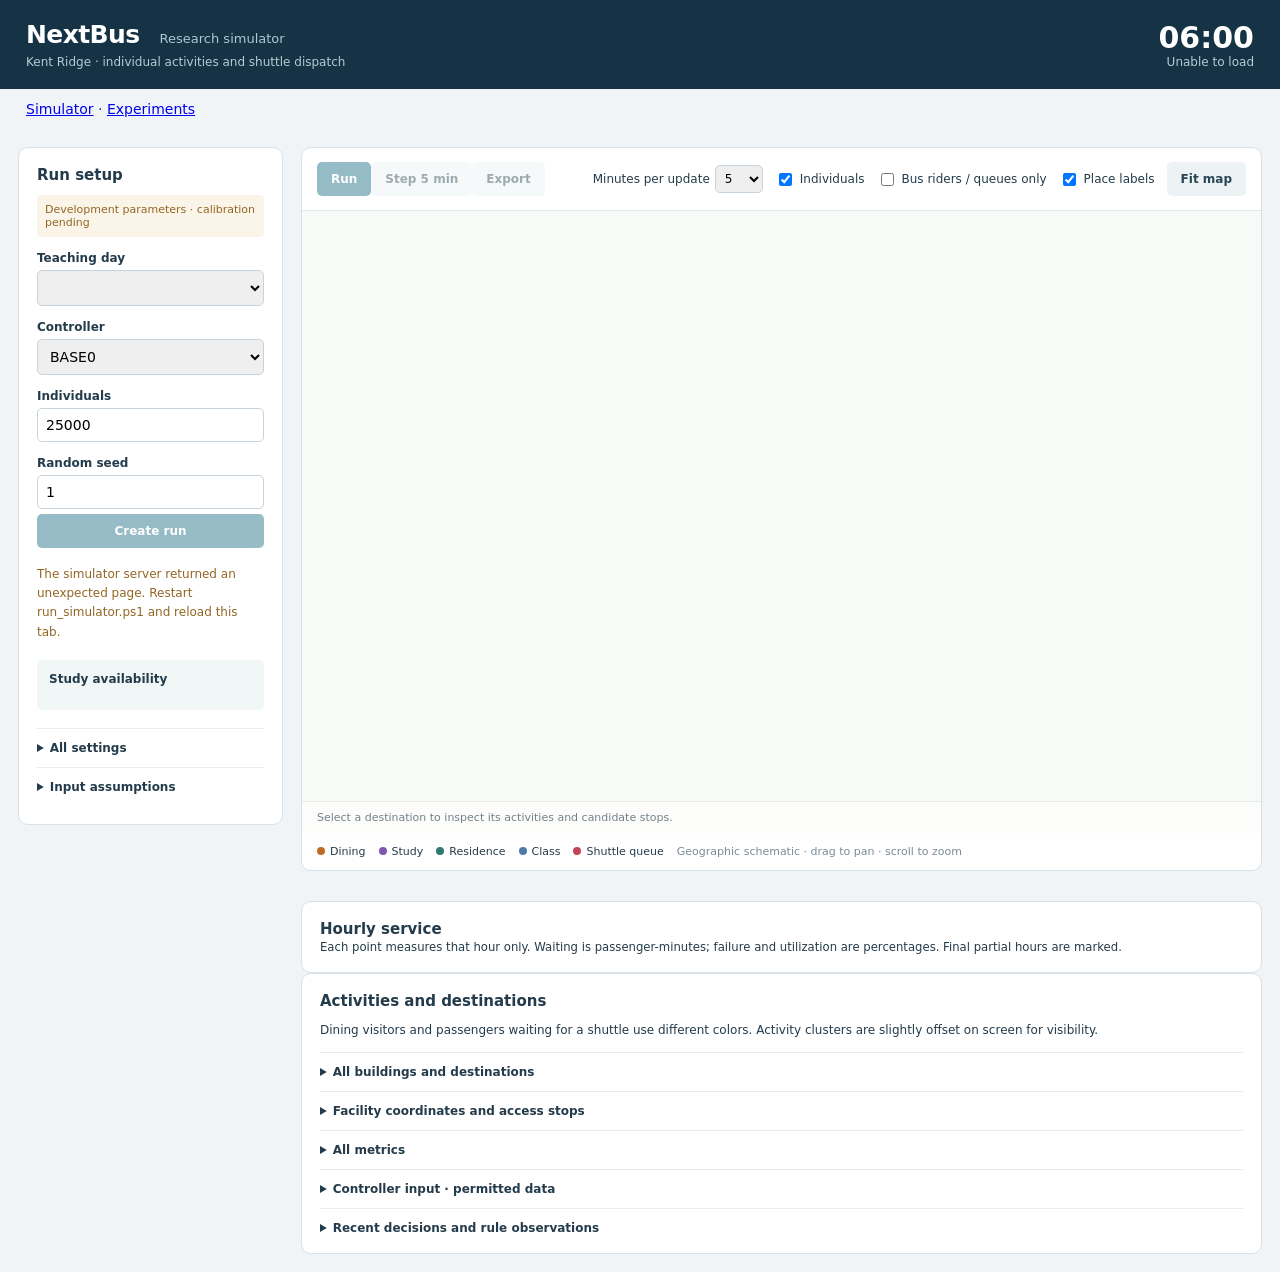
==== nextbus/web/index.html @ 7df22a81 "Add configurable experiment lab and BASE1 capacity failure analysis" ====
<!doctype html>
<html lang="en">
<head>
  <meta charset="utf-8">
  <meta name="viewport" content="width=device-width, initial-scale=1">
  <title>NextBus Research Simulator</title>
  <link rel="stylesheet" href="./style.css">
</head>
<body>
  <header>
    <div><h1>NextBus <span>Research simulator</span></h1><p>Kent Ridge · individual activities and shuttle dispatch</p></div>
    <div class="time"><strong id="clock">06:00</strong><span id="run-status">Loading campus data</span></div>
  </header>
  <nav style="padding:12px 26px"><a href="/">Simulator</a> · <a href="/experiments">Experiments</a></nav>
  <main>
    <aside class="panel">
      <h2>Run setup</h2>
      <p class="notice">Development parameters · calibration pending</p>
      <label for="day">Teaching day</label><select id="day"></select>
      <label for="arm">Controller</label>
      <select id="arm"><option>BASE0</option><option>BASE1</option><option>LLM-A</option><option>LLM-B</option><option>LLM-C</option><option>LLM-D</option></select>
      <label for="population">Individuals</label><input id="population" type="number" min="1" max="30373" value="25000">
      <label for="seed">Random seed</label><input id="seed" type="number" value="1">
      <button id="reset" disabled>Create run</button>
      <p id="boot-status" role="status">Loading the simulator. If this message remains, start run_simulator.ps1 and open http://127.0.0.1:8765 in a browser.</p>
      <noscript>JavaScript must be enabled to use the simulator.</noscript>
      <div class="rules"><b>Study availability</b><p id="study-rules"></p></div>
      <details><summary>All settings</summary><textarea id="config" aria-label="Configuration JSON"></textarea><button id="apply" class="secondary">Apply edited JSON</button></details>
      <details><summary>Input assumptions</summary><ul id="warnings"></ul></details>
      <p id="error" role="status"></p>
    </aside>
    <section>
      <div class="panel map">
        <div class="toolbar">
          <div><button id="play" disabled>Run</button><button id="step" class="secondary" disabled>Step 5 min</button><button id="export" class="secondary" disabled>Export</button></div>
          <div class="switches"><label for="pace">Minutes per update <select id="pace"><option value="5">5</option><option value="15">15</option><option value="30">30</option></select></label><label><input type="checkbox" id="people" checked> Individuals</label><label><input type="checkbox" id="transit-only"> Bus riders / queues only</label><label><input type="checkbox" id="labels" checked> Place labels</label><button id="fit" class="secondary">Fit map</button></div>
        </div>
        <canvas id="map" aria-label="Geographic schematic of campus destinations, students and shuttle runs"></canvas>
        <div id="map-hint">Select a destination to inspect its activities and candidate stops.</div>
        <div class="legend">
          <span><i style="background:#be6c22"></i>Dining</span><span><i style="background:#8056b0"></i>Study</span><span><i style="background:#307a71"></i>Residence</span><span><i style="background:#5079a8"></i>Class</span><span><i style="background:#c44356"></i>Shuttle queue</span>
          <span class="fine">Geographic schematic · drag to pan · scroll to zoom</span>
        </div>
      </div>
      <div class="cards" id="cards"></div><div class="panel"><h2>Hourly service</h2><div id="hourly" class="hourly"></div><small>Each point measures that hour only. Waiting is passenger-minutes; failure and utilization are percentages. Final partial hours are marked.</small></div>
      <div class="panel inspect">
        <div class="inspection-head"><h2 id="place-title">Activities and destinations</h2><span id="activity-totals"></span></div>
        <div id="place-info">Dining visitors and passengers waiting for a shuttle use different colors. Activity clusters are slightly offset on screen for visibility.</div>
        <details><summary>All buildings and destinations</summary><div class="table-scroll"><table><thead><tr><th>Name</th><th>Kind</th><th>Building</th><th>Coordinates</th></tr></thead><tbody id="buildings"></tbody></table></div></details><details><summary>Facility coordinates and access stops</summary><div class="table-scroll"><table><thead><tr><th>Facility</th><th>Building</th><th>Coordinates</th><th>Candidate stops</th></tr></thead><tbody id="facilities"></tbody></table></div></details>
        <details><summary>All metrics</summary><pre id="metrics"></pre></details>
        <details><summary>Controller input · permitted data</summary><pre id="observation"></pre></details>
        <details><summary>Recent decisions and rule observations</summary><pre id="decisions"></pre></details>
      </div>
    </section>
  </main>
  <script src="./app.js" onerror="document.getElementById('boot-status').textContent='The interface script could not load. Start run_simulator.ps1 and open http://127.0.0.1:8765.'"></script>
</body>
</html>
---- nextbus/web/style.css ----
:root {
  font-family: "Segoe UI", system-ui, sans-serif;
  color: #243b4b;
  background: #f0f4f6;
  font-size: 14px;
}
* { box-sizing: border-box; }
body { margin: 0; }
header { background: #153344; color: white; padding: 20px 26px; display: flex; justify-content: space-between; align-items: center; }
h1 { margin: 0; font-size: 25px; font-weight: 650; letter-spacing: -.6px; }
h1 span { font-size: 13px; color: #aac9d5; margin-left: 12px; font-weight: 400; letter-spacing: 0; }
header p { margin: 6px 0 0; color: #b7cbd4; font-size: 12px; }
.time { display: grid; text-align: right; }
.time strong { font-variant-numeric: tabular-nums; font-size: 30px; }
.time span { color: #b7cbd4; font-size: 12px; }
main { display: grid; grid-template-columns: 265px minmax(0, 1fr); gap: 18px; padding: 18px; max-width: 1800px; margin: auto; }
.panel { background: white; border: 1px solid #d7e1e6; border-radius: 10px; padding: 18px; }
aside { align-self: start; }
h2 { font-size: 15px; margin: 0; }
.notice { font-size: 11px; color: #926624; background: #fbf5e9; padding: 8px; border-radius: 4px; }
label { display: block; font-size: 12px; font-weight: 600; margin: 14px 0 5px; }
input, select, textarea, button { font: inherit; border: 1px solid #c7d3dc; border-radius: 5px; padding: 8px; width: 100%; }
button { background: #176d82; color: white; border: none; cursor: pointer; margin: 5px 0; font-weight: 600; font-size: 12px; padding: 10px 14px; }
button:hover { filter: brightness(.95); }
button.secondary { background: #edf2f5; color: #274653; }
button:disabled { opacity: .45; cursor: default; }
textarea { font: 11px/1.5 Consolas, monospace; height: 300px; margin-top: 10px; }
.rules { margin: 18px 0; padding: 12px; background: #f1f7f6; font-size: 12px; border-radius: 5px; }
.rules p { line-height: 1.6; margin-bottom: 0; }
details { border-top: 1px solid #e5ecf0; padding: 12px 0 0; margin-top: 12px; }
summary { cursor: pointer; font-size: 12px; font-weight: 600; }
#warnings { padding-left: 15px; font-size: 11px; line-height: 1.6; }
#error { color: #aa3e34; font-size: 12px; line-height: 1.5; overflow-wrap: anywhere; }
#boot-status { color: #926624; font-size: 12px; line-height: 1.6; }
.map { padding: 0; overflow: hidden; }
.toolbar { display: flex; justify-content: space-between; gap: 10px; align-items: center; padding: 9px 15px; border-bottom: 1px solid #dfe8e9; }
.toolbar button { width: auto; }
.switches { display: flex; align-items: center; gap: 12px; }
.switches label { display: flex; align-items: center; gap: 5px; margin: 0; white-space: nowrap; font-weight: 400; }
.switches input { width: auto; }
.switches select { width: auto; padding: 5px; }
canvas { display: block; width: 100%; height: 590px; background: #f8faf7; cursor: grab; }
canvas:active { cursor: grabbing; }
#map-hint { padding: 9px 15px; font-size: 11px; color: #73818a; background: #fcfdfb; border-top: 1px solid #e4eae3; }
.legend { display: flex; flex-wrap: wrap; gap: 13px; padding: 12px 15px; font-size: 11px; }
.legend i { display: inline-block; width: 8px; height: 8px; border-radius: 50%; margin-right: 5px; }
.fine { color: #7a8b95; }
.cards { display: grid; grid-template-columns: repeat(4, 1fr); gap: 10px; margin: 15px 0; }
.card { background: white; border: 1px solid #dae3e8; border-radius: 8px; padding: 14px; }
.card strong { display: block; font-size: 23px; margin-top: 6px; font-variant-numeric: tabular-nums; }
.card small { font-size: 11px; color: #647885; }
.inspection-head { display: flex; flex-wrap: wrap; gap: 10px; justify-content: space-between; align-items: center; }
#activity-totals { font-size: 11px; color: #748791; }
#place-info { font-size: 12px; line-height: 1.7; padding-top: 10px; }
pre { white-space: pre-wrap; overflow-wrap: anywhere; max-height: 340px; overflow: auto; font-size: 11px; line-height: 1.5; }
table { width: 100%; border-collapse: collapse; font-size: 11px; margin-top: 12px; }
td, th { padding: 9px; border-bottom: 1px solid #e4ebee; text-align: left; }
th { background: #f1f6f7; }
.table-scroll { overflow: auto; max-height: 340px; }
@media (max-width: 1000px) { main { grid-template-columns: 230px minmax(0, 1fr); } .switches { gap: 7px; } .toolbar { flex-wrap: wrap; } }
@media (max-width: 750px) { main { grid-template-columns: 1fr; } .cards { grid-template-columns: repeat(2, 1fr); } h1 span { display: none; } }

.cards {grid-template-columns:repeat(5,minmax(0,1fr));}
.hourly {display:grid;grid-template-columns:repeat(3,minmax(0,1fr));gap:12px;}
.viewer header,.viewer nav,.viewer aside,.viewer .toolbar>div:first-child,.viewer #pace,.viewer #export {display:none;}
.viewer main {display:block;padding:0;}.viewer #map {height:430px;}.viewer .inspect {margin-top:12px;}
.lab-main {grid-template-columns:300px minmax(0,1fr);align-items:start;}
.lab-main aside {position:sticky;top:12px;max-height:90vh;overflow:auto;}
.lab-main iframe {width:100%;height:1000px;border:0;}
.result-panel {margin:0 26px 30px;padding:20px;}
.example-picker {max-height:180px;overflow:auto;}.example-picker label {display:flex;gap:8px;font-size:12px;}.example-picker input {width:auto;}
.replay-bar {display:flex;gap:12px;align-items:center;}.replay-bar input {flex:1;}
@media(max-width:850px){.lab-main{grid-template-columns:1fr}.lab-main aside{position:static;max-height:none}.hourly{grid-template-columns:1fr}.cards{grid-template-columns:repeat(2,1fr)}}
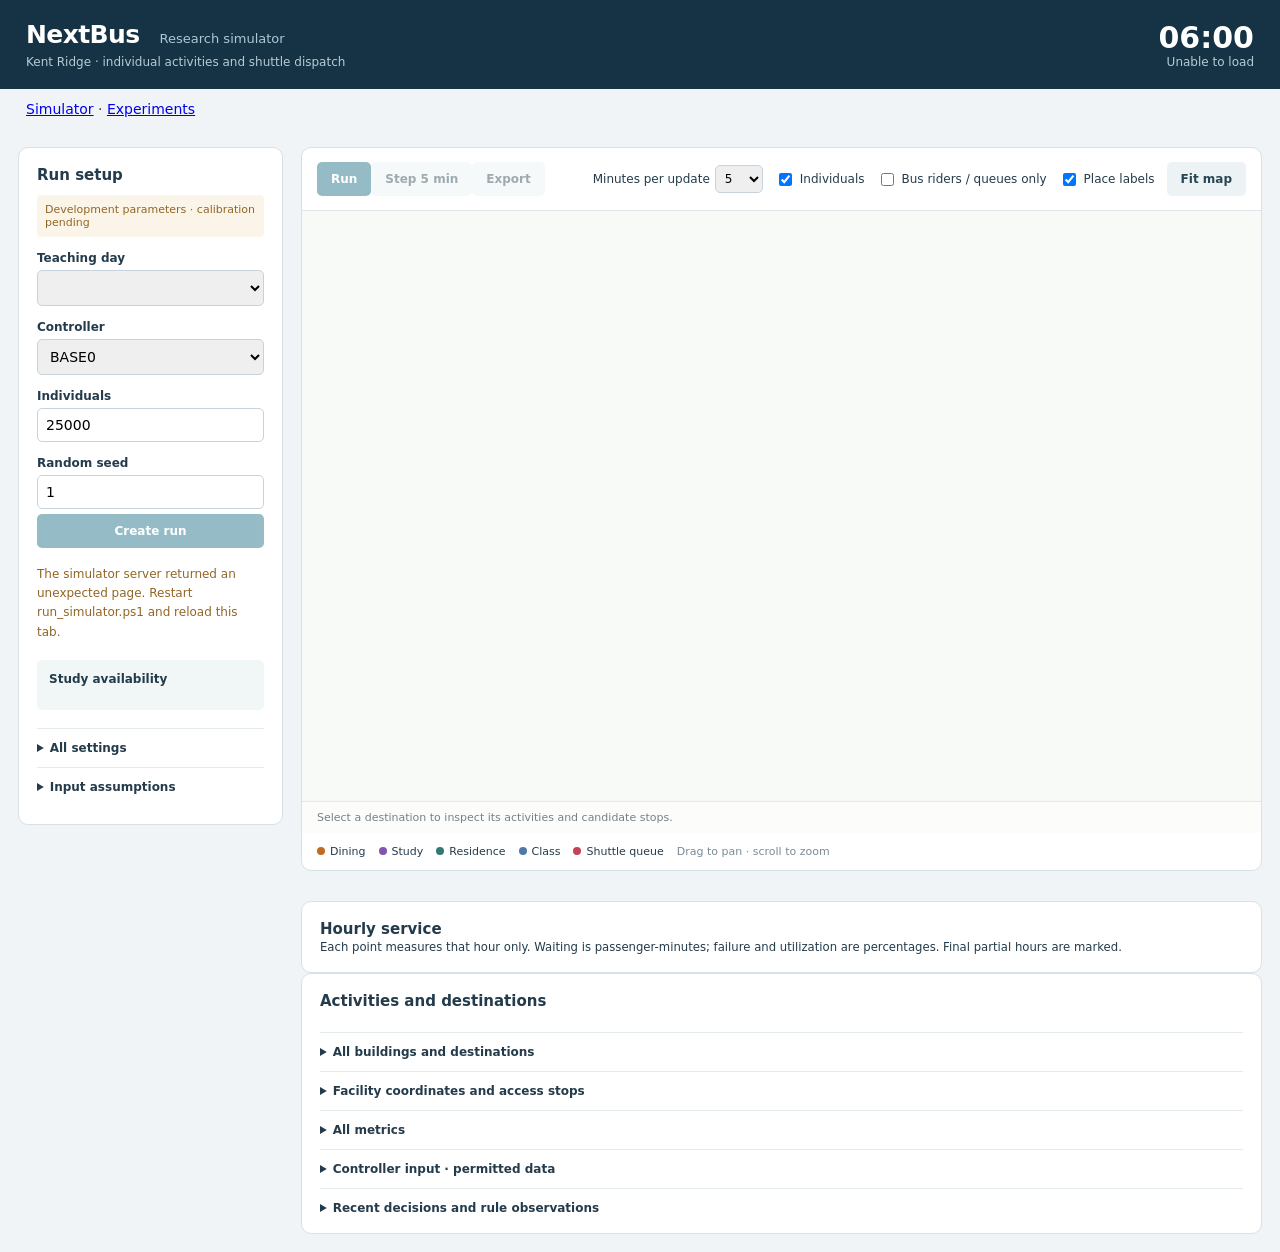
==== commit a0b3550f: "Separate dispatcher and experiment setup in full-map workspace" ====
--- a/nextbus/web/index.html
+++ b/nextbus/web/index.html
@@ -35,17 +35,17 @@
           <div><button id="play" disabled>Run</button><button id="step" class="secondary" disabled>Step 5 min</button><button id="export" class="secondary" disabled>Export</button></div>
           <div class="switches"><label for="pace">Minutes per update <select id="pace"><option value="5">5</option><option value="15">15</option><option value="30">30</option></select></label><label><input type="checkbox" id="people" checked> Individuals</label><label><input type="checkbox" id="transit-only"> Bus riders / queues only</label><label><input type="checkbox" id="labels" checked> Place labels</label><button id="fit" class="secondary">Fit map</button></div>
         </div>
-        <canvas id="map" aria-label="Geographic schematic of campus destinations, students and shuttle runs"></canvas>
+        <canvas id="map" aria-label="Campus destinations, students and shuttle runs"></canvas>
         <div id="map-hint">Select a destination to inspect its activities and candidate stops.</div>
         <div class="legend">
           <span><i style="background:#be6c22"></i>Dining</span><span><i style="background:#8056b0"></i>Study</span><span><i style="background:#307a71"></i>Residence</span><span><i style="background:#5079a8"></i>Class</span><span><i style="background:#c44356"></i>Shuttle queue</span>
-          <span class="fine">Geographic schematic · drag to pan · scroll to zoom</span>
+          <span class="fine">Drag to pan · scroll to zoom</span>
         </div>
       </div>
       <div class="cards" id="cards"></div><div class="panel"><h2>Hourly service</h2><div id="hourly" class="hourly"></div><small>Each point measures that hour only. Waiting is passenger-minutes; failure and utilization are percentages. Final partial hours are marked.</small></div>
       <div class="panel inspect">
         <div class="inspection-head"><h2 id="place-title">Activities and destinations</h2><span id="activity-totals"></span></div>
-        <div id="place-info">Dining visitors and passengers waiting for a shuttle use different colors. Activity clusters are slightly offset on screen for visibility.</div>
+        <div id="place-info"></div>
         <details><summary>All buildings and destinations</summary><div class="table-scroll"><table><thead><tr><th>Name</th><th>Kind</th><th>Building</th><th>Coordinates</th></tr></thead><tbody id="buildings"></tbody></table></div></details><details><summary>Facility coordinates and access stops</summary><div class="table-scroll"><table><thead><tr><th>Facility</th><th>Building</th><th>Coordinates</th><th>Candidate stops</th></tr></thead><tbody id="facilities"></tbody></table></div></details>
         <details><summary>All metrics</summary><pre id="metrics"></pre></details>
         <details><summary>Controller input · permitted data</summary><pre id="observation"></pre></details>
@@ -54,5 +54,5 @@
     </section>
   </main>
   <script src="./app.js" onerror="document.getElementById('boot-status').textContent='The interface script could not load. Start run_simulator.ps1 and open http://127.0.0.1:8765.'"></script>
-</body>
+<script src="/panels.js"></script></body>
 </html>
--- a/nextbus/web/style.css
+++ b/nextbus/web/style.css
@@ -71,3 +71,98 @@
 .example-picker {max-height:180px;overflow:auto;}.example-picker label {display:flex;gap:8px;font-size:12px;}.example-picker input {width:auto;}
 .replay-bar {display:flex;gap:12px;align-items:center;}.replay-bar input {flex:1;}
 @media(max-width:850px){.lab-main{grid-template-columns:1fr}.lab-main aside{position:static;max-height:none}.hourly{grid-template-columns:1fr}.cards{grid-template-columns:repeat(2,1fr)}}
+
+.example-row { display:flex; align-items:center; gap:8px; padding:5px 0; }
+.example-row label { flex:1; min-width:0; margin:0; }
+.example-discard { flex:none; width:auto; margin:0; padding:5px 8px; font-size:11px; }
+/* Full-window map workspace; overlays never resize the underlying canvas. */
+.map-workspace, body.viewer { width:100vw; height:100dvh; overflow:hidden; }
+.map-workspace #viewer { position:fixed; inset:0; width:100vw; height:100dvh; border:0; z-index:0; }
+.map-workspace .lab-main { display:contents; }
+.workspace-brand { position:fixed; top:16px; left:16px; z-index:30; padding:8px 12px; gap:20px; border-radius:12px; box-shadow:0 3px 16px #18334324; }
+.workspace-brand h1 { font-size:20px; }
+.workspace-brand button { width:auto; margin:0; padding:8px 12px; }
+.floating-panel { background:#fff; border:1px solid #d7e1e6; border-radius:12px; padding:0; margin:0; box-shadow:0 4px 22px #18334326; overflow:hidden; }
+.floating-panel > summary { list-style:none; display:flex; align-items:center; justify-content:space-between; gap:20px; padding:14px 16px; font-size:13px; user-select:none; }
+.floating-panel > summary::-webkit-details-marker { display:none; }
+.floating-panel > summary::after { content:'+'; font-size:19px; font-weight:400; line-height:1; }
+.floating-panel[open] > summary::after { content:'−'; }
+.floating-panel[open] > summary { border-bottom:1px solid #e5ecf0; }
+.floating-panel > summary:focus-visible { outline:3px solid #268cb4; outline-offset:-3px; }
+.floating-panel > .panel-content { padding:14px 16px; overflow:auto; overscroll-behavior:contain; }
+.map-workspace .setup-panel { position:fixed; z-index:10; top:80px; left:16px; width:310px; }
+.map-workspace .setup-panel > .panel-content { max-height:calc(100dvh - 224px); }
+.map-workspace .playback-panel { position:fixed; z-index:10; top:16px; right:16px; width:380px; }
+.map-workspace .playback-panel > .panel-content { max-height:165px; }
+.playback-panel .replay-bar { flex-wrap:wrap; gap:8px; }
+.playback-panel .replay-bar button { width:auto; padding:8px 12px; margin:0; }
+.playback-panel .replay-bar input { min-width:110px; width:110px; }
+.playback-panel small { display:block; margin-top:10px; color:#647885; font-size:11px; }
+.map-workspace .result-panel { position:fixed; z-index:20; bottom:16px; left:344px; right:16px; margin:0; padding:0; }
+.result-panel > .panel-content { max-height:40dvh; }
+.result-panel .table-scroll { max-height:30dvh; }
+.result-panel:not([open]) { left:auto; width:220px; }
+.viewer #map { position:fixed; inset:0; width:100vw; height:100dvh; }
+.viewer main { margin:0; padding:0; max-width:none; }
+.viewer .map { border:0; }
+.viewer #map-hint { display:none; }
+.viewer .map-side-dock { position:fixed; z-index:10; top:245px; right:16px; width:380px; max-height:calc(100dvh - 325px); overflow:auto; pointer-events:none; padding-bottom:8px; }
+.viewer .map-side-dock > .floating-panel { margin-bottom:10px; pointer-events:auto; }
+.viewer .map-side-dock .panel-content { max-height:42dvh; }
+.viewer .layers-overlay { position:fixed; z-index:10; bottom:16px; left:16px; width:310px; }
+.viewer .layers-overlay .panel-content { max-height:42dvh; }
+.viewer .toolbar { border:0; padding:0; display:block; }
+.viewer .switches { flex-direction:column; align-items:stretch; gap:12px; }
+.viewer .switches [hidden] { display:none; }
+.viewer .legend { padding:14px 0 0; }
+.viewer .inspect, .viewer .metrics-overlay .panel { border:0; box-shadow:none; padding:0; margin:0; }
+.viewer .cards { grid-template-columns:repeat(2,minmax(0,1fr)); margin:0 0 16px; }
+.viewer .card { padding:10px; }
+.viewer .card strong { font-size:20px; }
+.viewer .hourly { grid-template-columns:1fr; margin-top:12px; }
+.viewer .hourly canvas { cursor:default; height:130px; background:white; }
+.panels-hidden .floating-panel, .viewer.panels-hidden .map-side-dock { display:none; }
+@media(max-width:900px) {
+  .map-workspace .setup-panel, .viewer .layers-overlay { width:270px; }
+  .map-workspace .playback-panel, .viewer .map-side-dock { width:310px; }
+  .map-workspace .result-panel[open] { left:300px; }
+}
+@media(max-width:640px) {
+  .workspace-brand { top:10px; left:10px; }
+  .map-workspace .setup-panel { top:72px; left:10px; width:calc(100vw - 20px); z-index:25; }
+  .map-workspace .setup-panel > .panel-content { max-height:45dvh; }
+  .map-workspace .playback-panel { top:auto; right:10px; bottom:70px; width:calc(100vw - 20px); }
+  .map-workspace .playback-panel > .panel-content { max-height:130px; }
+  .viewer .map-side-dock { top:130px; right:10px; width:calc(100vw - 20px); max-height:calc(100dvh - 390px); }
+  .viewer .map-side-dock .panel-content { max-height:28dvh; }
+  .viewer .layers-overlay { left:10px; bottom:10px; width:145px; }
+  .map-workspace .result-panel, .map-workspace .result-panel:not([open]) { right:10px; bottom:10px; width:calc(100vw - 175px); }
+  .map-workspace .result-panel[open] { left:10px; width:calc(100vw - 20px); }
+}
+/* Independent panels. Each header can also be dragged to reposition it. */
+.map-workspace .experiment-panel { position:fixed; z-index:10; top:16px; right:16px; width:340px; }
+.map-workspace .experiment-panel > .panel-content { max-height:calc(100dvh - 130px); }
+.experiment-playback { margin-top:18px; padding-top:14px; border-top:1px solid #d7e1e6; }
+.experiment-playback .replay-bar { flex-wrap:wrap; gap:8px; }
+.experiment-playback .replay-bar button { width:auto; margin:0; }
+.experiment-playback .replay-bar input { min-width:110px; width:110px; }
+#experiment-error { color:#aa3e34; font-size:12px; overflow-wrap:anywhere; }
+.viewer .metrics-overlay { position:fixed; z-index:10; top:16px; left:350px; width:320px; }
+.viewer .inspection-overlay { position:fixed; z-index:10; bottom:80px; left:350px; width:320px; }
+.viewer .metrics-overlay > .panel-content { max-height:45dvh; }
+.viewer .inspection-overlay > .panel-content { max-height:35dvh; }
+.floating-panel > summary { touch-action:none; cursor:grab; }
+.floating-panel.dragging > summary { cursor:grabbing; }
+@media(max-width:1100px) {
+  .viewer .metrics-overlay, .viewer .inspection-overlay { left:300px; width:260px; }
+  .map-workspace .experiment-panel { width:300px; }
+}
+@media(max-width:700px) {
+  .map-workspace .setup-panel { top:72px; left:10px; width:calc(50vw - 15px); }
+  .map-workspace .experiment-panel { top:72px; right:10px; width:calc(50vw - 15px); }
+  .map-workspace .setup-panel > .panel-content, .map-workspace .experiment-panel > .panel-content { max-height:45dvh; }
+  .viewer .metrics-overlay { top:auto; bottom:126px; left:10px; width:calc(100vw - 20px); }
+  .viewer .inspection-overlay { bottom:70px; left:10px; width:calc(100vw - 20px); }
+}
+
+[hidden] { display:none !important; }
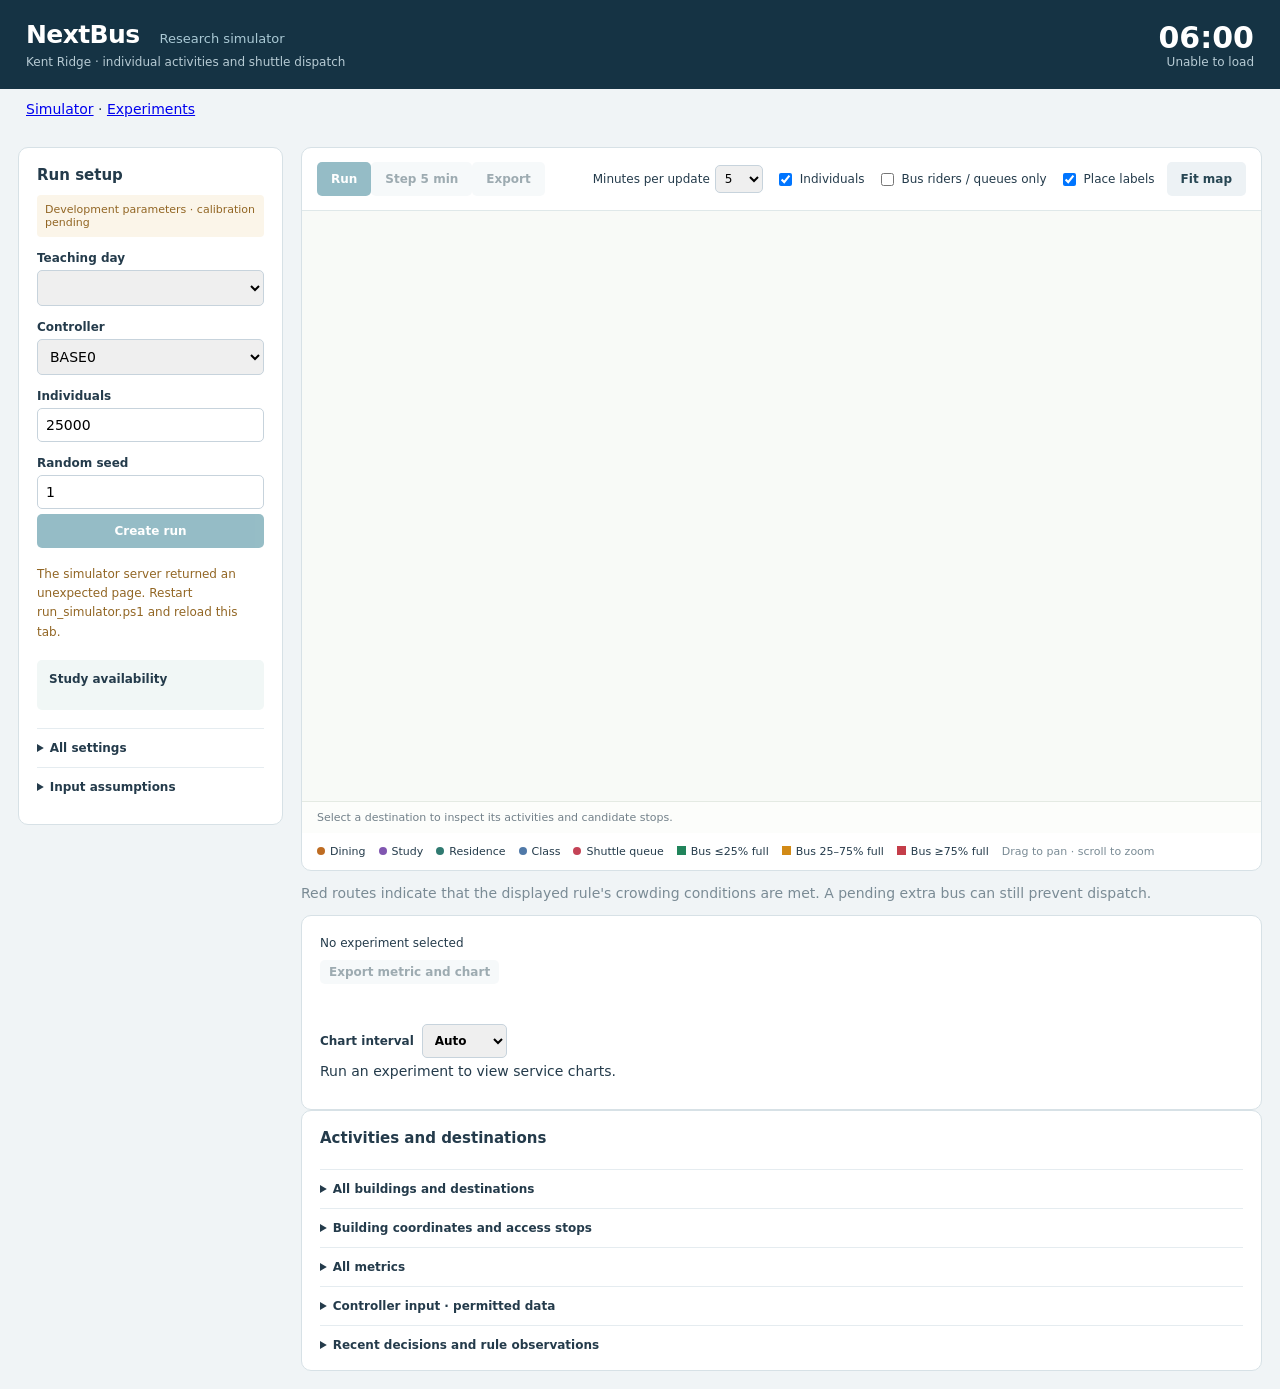
==== commit 9976a5d3: "Update NextBus Lab simulator and workspace UI" ====
--- a/nextbus/web/index.html
+++ b/nextbus/web/index.html
@@ -39,14 +39,27 @@
         <div id="map-hint">Select a destination to inspect its activities and candidate stops.</div>
         <div class="legend">
           <span><i style="background:#be6c22"></i>Dining</span><span><i style="background:#8056b0"></i>Study</span><span><i style="background:#307a71"></i>Residence</span><span><i style="background:#5079a8"></i>Class</span><span><i style="background:#c44356"></i>Shuttle queue</span>
-          <span class="fine">Drag to pan · scroll to zoom</span>
+          <span><i class="bus-symbol" style="background:#21845b"></i>Bus ≤25% full</span><span><i class="bus-symbol" style="background:#d28a16"></i>Bus 25–75% full</span><span><i class="bus-symbol" style="background:#c43d49"></i>Bus ≥75% full</span>
+          <span id="map-navigation-hint" class="fine">Drag to pan · scroll to zoom</span>
         </div>
       </div>
-      <div class="cards" id="cards"></div><div class="panel"><h2>Hourly service</h2><div id="hourly" class="hourly"></div><small>Each point measures that hour only. Waiting is passenger-minutes; failure and utilization are percentages. Final partial hours are marked.</small></div>
+      <p id="rule-indicator-note" class="fine">Red routes indicate that the displayed rule's crowding conditions are met. A pending extra bus can still prevent dispatch.</p>
+      <div class="panel" id="service-metrics">
+        <div id="metric-context" aria-live="polite">No experiment selected</div>
+        <button id="export-metrics" class="secondary" type="button" disabled>Export metric and chart</button>
+        <small id="metric-export-status" role="status"></small>
+        <div class="metric-scope-row"><div id="metric-scope" class="metric-scope" role="group" aria-label="Metric scope"></div><small id="metric-scope-label" aria-live="polite">Overall</small></div>
+        <div class="cards" id="cards"></div>
+        <label class="metric-interval" for="metric-interval">Chart interval
+          <select id="metric-interval"><option value="auto">Auto</option><option value="15">15 min</option><option value="60">1 hour</option></select>
+        </label>
+        <div id="hourly" class="hourly">Run an experiment to view service charts.</div>
+        <div id="extra-run-chart"></div>
+      </div>
       <div class="panel inspect">
         <div class="inspection-head"><h2 id="place-title">Activities and destinations</h2><span id="activity-totals"></span></div>
         <div id="place-info"></div>
-        <details><summary>All buildings and destinations</summary><div class="table-scroll"><table><thead><tr><th>Name</th><th>Kind</th><th>Building</th><th>Coordinates</th></tr></thead><tbody id="buildings"></tbody></table></div></details><details><summary>Facility coordinates and access stops</summary><div class="table-scroll"><table><thead><tr><th>Facility</th><th>Building</th><th>Coordinates</th><th>Candidate stops</th></tr></thead><tbody id="facilities"></tbody></table></div></details>
+        <details><summary>All buildings and destinations</summary><div class="table-scroll"><table><thead><tr><th>Building / place</th><th>Kind</th><th>Coordinates</th></tr></thead><tbody id="buildings"></tbody></table></div></details><details><summary>Building coordinates and access stops</summary><div class="table-scroll"><table><thead><tr><th>Building / place</th><th>Coordinates</th><th>Candidate stops</th></tr></thead><tbody id="facilities"></tbody></table></div></details>
         <details><summary>All metrics</summary><pre id="metrics"></pre></details>
         <details><summary>Controller input · permitted data</summary><pre id="observation"></pre></details>
         <details><summary>Recent decisions and rule observations</summary><pre id="decisions"></pre></details>
--- a/nextbus/web/style.css
+++ b/nextbus/web/style.css
@@ -28,6 +28,7 @@
 .rules { margin: 18px 0; padding: 12px; background: #f1f7f6; font-size: 12px; border-radius: 5px; }
 .rules p { line-height: 1.6; margin-bottom: 0; }
 details { border-top: 1px solid #e5ecf0; padding: 12px 0 0; margin-top: 12px; }
+#llm-settings > details:last-child { border-top:0; border-bottom:1px solid #e5ecf0; padding:0 0 12px; margin-bottom:12px; }
 summary { cursor: pointer; font-size: 12px; font-weight: 600; }
 #warnings { padding-left: 15px; font-size: 11px; line-height: 1.6; }
 #error { color: #aa3e34; font-size: 12px; line-height: 1.5; overflow-wrap: anywhere; }
@@ -44,6 +45,10 @@
 #map-hint { padding: 9px 15px; font-size: 11px; color: #73818a; background: #fcfdfb; border-top: 1px solid #e4eae3; }
 .legend { display: flex; flex-wrap: wrap; gap: 13px; padding: 12px 15px; font-size: 11px; }
 .legend i { display: inline-block; width: 8px; height: 8px; border-radius: 50%; margin-right: 5px; }
+.legend i.bus-symbol { width:9px; height:9px; border-radius:0; }
+.legend i.route-symbol { width:18px; height:3px; border-radius:0; vertical-align:middle; }
+#buildings tr.selected-place > td, #facilities tr.selected-place > td { background:#d5dfe5; color:#203744; }
+#buildings tr:focus-visible, #facilities tr:focus-visible { outline:2px solid #176879; outline-offset:-2px; }
 .fine { color: #7a8b95; }
 .cards { display: grid; grid-template-columns: repeat(4, 1fr); gap: 10px; margin: 15px 0; }
 .card { background: white; border: 1px solid #dae3e8; border-radius: 8px; padding: 14px; }
@@ -166,3 +171,48 @@
 }
 
 [hidden] { display:none !important; }
+
+.map-workspace .advanced-panel { position:fixed; z-index:11; bottom:72px; left:16px; width:310px; }
+.map-workspace .advanced-panel > .panel-content { max-height:50dvh; }
+.saved-list { display:grid; gap:4px; margin-bottom:8px; }
+.saved-list button { margin:0; text-align:left; overflow-wrap:anywhere; }
+.saved-list button[aria-pressed="true"] { outline:2px solid #176879; outline-offset:-2px; }
+@media (max-width:760px) {
+  .map-workspace .advanced-panel { left:10px; width:calc(50vw - 15px); }
+}
+
+/* Use one minimized size, including after a panel has been dragged. */
+.floating-panel:not([open]) { width:min(250px, calc(50vw - 15px)) !important; }
+.floating-panel:not([open]) > summary { min-height:48px; padding-block:0; }
+.map-workspace .result-panel[open] { width:calc(100vw - 360px); }
+@media(max-width:900px) {
+  .map-workspace .result-panel[open] { width:calc(100vw - 316px); }
+}
+@media(max-width:640px) {
+  .map-workspace .result-panel[open] { width:calc(100vw - 20px); }
+}
+
+.metric-scope-row { display:flex; align-items:center; gap:8px; margin-bottom:12px; }
+#metric-context { white-space:pre-line; font-size:12px; line-height:1.5; margin-bottom:8px; overflow-wrap:anywhere; }
+#export-metrics, .result-panel a[href="/api/lab/csv"] { display:inline-block; width:auto; margin:0 0 10px; padding:5px 9px; font-family:inherit; font-size:12px; font-weight:600; line-height:normal; border:0; border-radius:5px; background:#edf2f5; color:#274653; text-decoration:none; cursor:pointer; }
+.result-panel a[href="/api/lab/csv"]:hover { filter:brightness(.95); }
+#metric-export-status { display:block; font-size:11px; }
+.metric-scope { display:flex; flex-wrap:wrap; gap:2px; }
+.metric-scope button { display:inline-flex; align-items:center; justify-content:center; flex:0 0 auto; width:auto; height:26px; gap:5px; margin:0; padding:2px 5px; color:#374957; font-size:12px; background:transparent; border:1px solid transparent; border-radius:5px; cursor:pointer; }
+.metric-scope button::before { content:''; width:18px; height:3px; border-radius:0; background:var(--scope-color); }
+.metric-scope button[aria-pressed="true"] { background:#edf3fa; border-color:#b7cbdf; }
+.metric-interval { display:flex; align-items:center; gap:8px; font-size:12px; }
+.metric-interval select { width:auto; margin:0; }
+.viewer #service-metrics { padding:0; border:0; box-shadow:none; }
+#extra-run-chart { margin-top:12px; }
+#extra-run-chart svg { display:block; width:100%; height:auto; background:white; }
+#extra-run-chart svg text { fill:#52616c; font:12px "Segoe UI",sans-serif; }
+.place-picker { position:fixed; z-index:1000; max-width:280px; max-height:60vh; overflow:auto; padding:6px; border:1px solid #b7c7d2; border-radius:6px; background:white; box-shadow:0 3px 15px #20374433; }
+.place-picker button { display:block; width:100%; margin:2px 0; padding:7px 10px; text-align:left; background:#edf3f7; color:#203744; }
+
+.metric-scope button:focus-visible { outline:2px solid #176879; outline-offset:1px; }
+
+#metric-scope-label { display:none; }
+.hourly svg { display:block; width:100%; height:auto; background:white; }
+.hourly svg text { fill:#52616c; font:12px "Segoe UI",sans-serif; }
+.metric-scope button::before { flex-shrink:0; }
